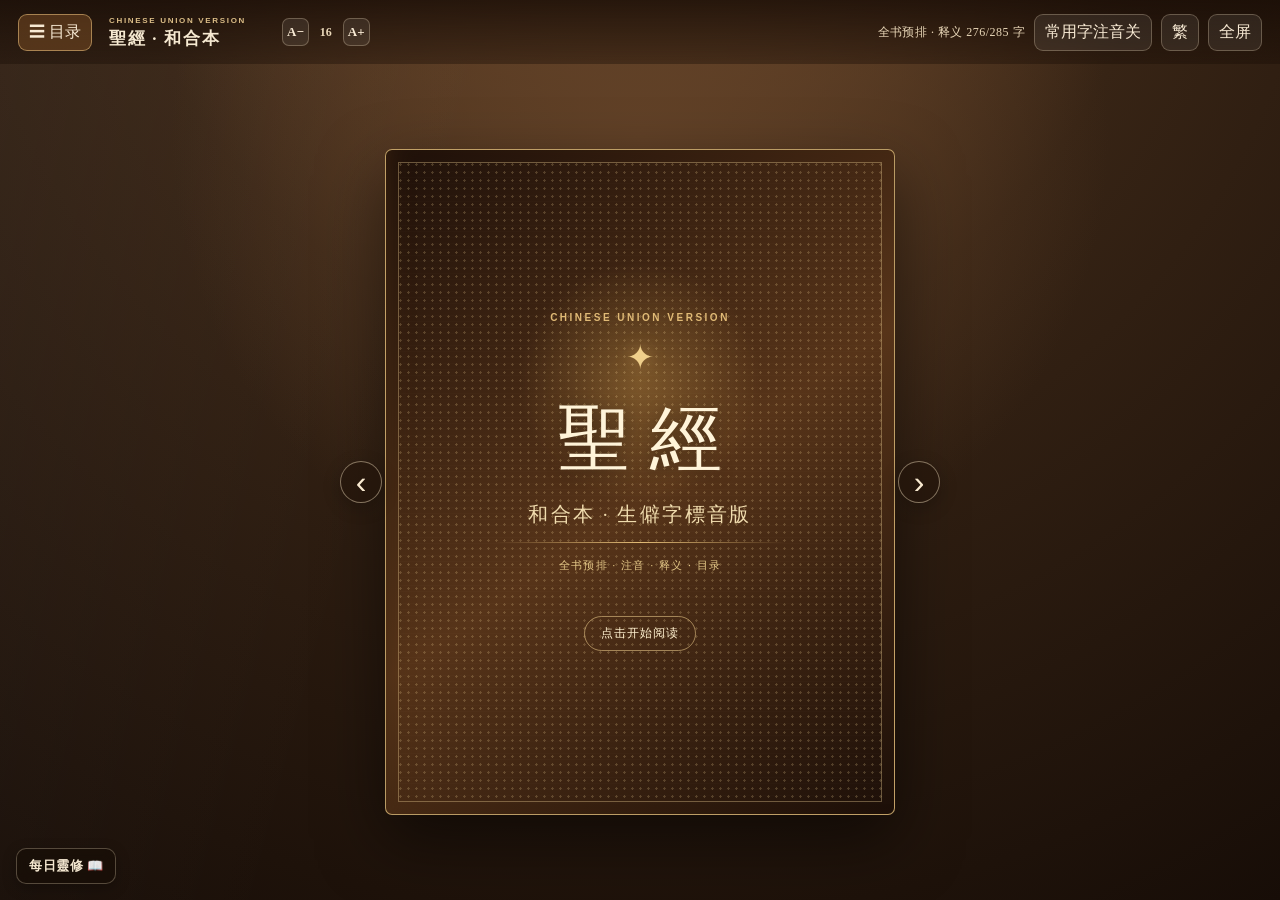
==== index.html @ 749df7b3 "Make the floating link a movable, translucent chip to the daily devotion The old fixed-position "利河伯" ====
<!doctype html>
<html lang="zh-Hant">
  <head>
    <meta charset="UTF-8" />
    <meta name="viewport" content="width=device-width, initial-scale=1.0" />
    <meta name="description" content="聖經和合本生僻字標音版：全书预排、注音、已识字记忆与快速目录定位。" />
    <title>聖經 · 和合本生僻字標音版</title>
    <script type="module" crossorigin src="./assets/index-anchor-stability.js"></script>
    <link rel="stylesheet" crossorigin href="./assets/index-GokbOFnL.css">
    <style>
      :root { --reader-fs: 16px; }
      .page-content { font-size: var(--reader-fs) !important; }
      @media (max-width: 759px) {
        .reader-stage { padding: 0; }
        .reader-book-shell, .reader-book-shell.single { width: 100%; }
        .reader-book-shell.single .book-spread { width: 100%; }
        .paper-page { height: calc(100vh - 58px); padding: 18px 20px 30px; }
        .page-side-control { display: none; }
      }
      #fs-ctrl { display: inline-flex; align-items: center; gap: 2px; margin-right: 4px; }
      #fs-ctrl button { min-width: 26px; height: 28px; padding: 0 4px; border: 1px solid #f4e1c047; border-radius: 7px; color: #f8ead4; background: #ffffff14; font: 700 13px 'Noto Serif CJK TC', serif; cursor: pointer; }
      #fs-ctrl button:hover { background: #e1b8773d; }
      #fs-ctrl span { display: grid; min-width: 30px; height: 28px; place-items: center; color: #e9d7b8; font: 600 12px/1 'Noto Serif CJK TC', serif; }
      /* 可拖动的每日灵修悬浮链接：半透明，不遮挡正文 */
      #devotion-link {
        position: fixed; left: 16px; bottom: 16px; z-index: 1000;
        display: inline-flex; align-items: center; gap: 5px;
        padding: 8px 12px; border: 1px solid rgba(244, 225, 192, .28);
        border-radius: 10px; color: #f4e7d0; cursor: grab;
        background: rgba(20, 12, 4, .45); backdrop-filter: blur(6px);
        font: 600 13px 'Noto Serif CJK TC', 'Songti TC', serif; letter-spacing: .04em;
        box-shadow: 0 4px 14px rgba(0, 0, 0, .25); user-select: none;
        -webkit-user-select: none; touch-action: none;
      }
      #devotion-link:active { cursor: grabbing; background: rgba(40, 25, 10, .6); }
    </style>
  </head>
  <body>
    <div id="root"></div>
    <div id="devotion-link" role="link" tabindex="0" aria-label="打开每日灵修">每日靈修 📖</div>
    <script>
    (function () {
      var KEY = 'bible-reader-fs-v1';
      var MIN = 13, MAX = 24;
      function apply(size) {
        document.documentElement.style.setProperty('--reader-fs', size + 'px');
        try { localStorage.setItem(KEY, String(size)); } catch (e) {}
        // 字号变化后让 React 重新测量分页
        window.dispatchEvent(new Event('resize'));
        setTimeout(function () { window.dispatchEvent(new Event('resize')); }, 60);
      }
      function mount() {
        if (document.querySelector('#fs-ctrl')) return true;
        var header = document.querySelector('.reader-header');
        var spacer = header && header.querySelector('.header-spacer');
        if (!spacer || !header) return false;
        var size = parseInt(localStorage.getItem(KEY) || '16', 10);
        if (isNaN(size)) size = 16;
        size = Math.max(MIN, Math.min(MAX, size));
        var ctrl = document.createElement('div');
        ctrl.id = 'fs-ctrl';
        ctrl.innerHTML = '<button type="button" data-d="-1" aria-label="减小字号">A−</button><span id="fs-val">' + size + '</span><button type="button" data-d="1" aria-label="增大字号">A+</button>';
        ctrl.addEventListener('click', function (e) {
          var btn = e.target.closest('button');
          if (!btn) return;
          var cur = parseInt(localStorage.getItem(KEY) || '16', 10);
          cur = Math.max(MIN, Math.min(MAX, cur + parseInt(btn.dataset.d, 10)));
          ctrl.querySelector('#fs-val').textContent = cur;
          apply(cur);
        });
        header.insertBefore(ctrl, spacer);
        apply(size);
        return true;
      }
      if (document.readyState === 'loading') {
        document.addEventListener('DOMContentLoaded', function () {
          if (!mount()) new MutationObserver(function () { if (mount()) this.disconnect(); }).observe(document.body, { childList: true, subtree: true });
        });
      } else {
        if (!mount()) new MutationObserver(function () { if (mount()) this.disconnect(); }).observe(document.body, { childList: true, subtree: true });
      }
    })();
    (function () {
      // 可拖动的「每日灵修」悬浮链接：按住拖动，松手判定为点击则跳转；位置持久化到 localStorage。
      var el = document.getElementById('devotion-link');
      var TARGET = 'https://jacksonyangrs.github.io/rehoboth-church-site/devotion/';
      var KEY = 'bible-devotion-link-pos-v1';
      var MOVE_THRESHOLD = 8; // px，超过视为拖动而非点击
      var startX = 0, startY = 0, startLeft = 0, startTop = 0, moved = false;

      try {
        var saved = JSON.parse(localStorage.getItem(KEY) || 'null');
        if (saved && typeof saved.left === 'number') {
          el.style.left = saved.left + 'px';
          el.style.top = saved.top + 'px';
          el.style.bottom = 'auto';
          el.style.right = 'auto';
        }
      } catch (e) {}

      function savePos() {
        try {
          localStorage.setItem(KEY, JSON.stringify({ left: parseInt(el.style.left, 10), top: parseInt(el.style.top, 10) }));
        } catch (e) {}
      }

      el.addEventListener('pointerdown', function (e) {
        moved = false;
        startX = e.clientX; startY = e.clientY;
        startLeft = el.getBoundingClientRect().left;
        startTop = el.getBoundingClientRect().top;
        el.setPointerCapture(e.pointerId);
      });
      el.addEventListener('pointermove', function (e) {
        if (!el.hasPointerCapture(e.pointerId)) return;
        var dx = e.clientX - startX, dy = e.clientY - startY;
        if (Math.abs(dx) > MOVE_THRESHOLD || Math.abs(dy) > MOVE_THRESHOLD) moved = true;
        var rect = el.getBoundingClientRect();
        var left = Math.min(Math.max(0, startLeft + dx), window.innerWidth - rect.width);
        var top = Math.min(Math.max(0, startTop + dy), window.innerHeight - rect.height);
        el.style.left = left + 'px';
        el.style.top = top + 'px';
        el.style.bottom = 'auto';
        el.style.right = 'auto';
      });
      el.addEventListener('pointerup', function () {
        if (moved) savePos();
      });
      el.addEventListener('click', function (e) {
        if (moved) { e.preventDefault(); e.stopPropagation(); moved = false; return; }
        window.location.href = TARGET;
      });
      el.addEventListener('keydown', function (e) {
        if (e.key === 'Enter' || e.key === ' ') window.location.href = TARGET;
      });
    })();
    </script>
  </body>
</html>
---- assets/index-GokbOFnL.css ----
:root{--ink:#29231d;--muted:#8c765a;--paper:#fbf5e8;--paper-deep:#eee0c4;--wine:#a12d28;--wood:#20140c;--gold:#d4b37a}*{box-sizing:border-box}html,body{min-height:100%}body{color:var(--ink);background:radial-gradient(circle at 50% -18%,#744e2e 0,#372415 42%,#170d07 100%);margin:0;font-family:Noto Serif CJK TC,Source Han Serif TC,Songti TC,STSong,SimSun,serif;overflow:hidden}button{font:inherit}.reader-shell{background:linear-gradient(105deg,#ffffff0a,#0000 34%),radial-gradient(circle at 50% 15%,#614127,#0000 47%);grid-template-rows:64px 1fr;height:100vh;min-height:100vh;display:grid}.reader-header{z-index:5;color:#f6e9d1;-webkit-backdrop-filter:blur(15px);backdrop-filter:blur(15px);background:linear-gradient(#190d06cf,#190d0661);align-items:center;gap:9px;padding:0 18px;display:flex;position:relative}.control{color:#f8ead4;cursor:pointer;white-space:nowrap;background:#ffffff14;border:1px solid #f4e1c047;border-radius:9px;min-height:34px;padding:7px 10px;transition:background .2s,transform .2s}.control:hover,.control.active{background:#e1b8773d;transform:translateY(-1px)}.primary-control{background:#a4662f5c;border-color:#e1b87799}.brand-lockup{flex-direction:column;min-width:164px;margin-left:8px;line-height:1.04;display:flex}.brand-lockup strong{letter-spacing:.1em;font-size:17px}.brand-kicker{color:#dbbd87;letter-spacing:.21em;margin-bottom:5px;font:600 8px/1 Arial,sans-serif}.header-spacer{flex:1}.layout-status{color:#e9d7b8;letter-spacing:.04em;font-size:12px}.layout-status.loading{color:#e4bc6f}.layout-status.fallback{color:#e4aca1}.reader-stage{perspective:2200px;place-items:center;min-width:0;min-height:0;padding:16px 4vw;display:grid;position:relative}.reader-book-shell{place-items:center;width:min(92vw,1130px);display:grid;position:relative}.reader-book-shell.single{width:min(92vw,600px)}.page-side-control{z-index:4;color:#f9ead1;cursor:pointer;background:#23140a99;border:1px solid #f4e1c075;border-radius:50%;width:42px;height:42px;padding:0;font:32px/1 Arial,sans-serif;transition:background .2s,transform .2s;position:absolute;top:50%;transform:translateY(-50%);box-shadow:0 5px 18px #00000038}.page-side-control:hover{background:#976638c7;transform:translateY(-50%)scale(1.06)}.page-side-control:focus-visible{outline-offset:3px;outline:2px solid #f5cf86}.previous-page-control{left:0}.next-page-control{right:0}.book-spread{filter:drop-shadow(0 25px 32px #00000080);width:min(82vw,980px);display:grid;position:relative}.book-spread.double{grid-template-columns:1fr 1fr}.book-spread.single{grid-template-columns:1fr;width:min(92vw,510px)}.book-spread.double:after{content:"";z-index:2;pointer-events:none;background:linear-gradient(90deg,#4f2e163b,#ffffff5c,#4f2e164d);width:2px;position:absolute;top:1px;bottom:1px;left:calc(50% - 1px);box-shadow:0 0 14px #2511076b}.paper-page{isolation:isolate;cursor:pointer;background:linear-gradient(100deg, var(--paper-deep), var(--paper) 6%, #fffaf0 74%, #ecddbf);height:clamp(480px,74vh,670px);transform-style:preserve-3d;border:1px solid #d4c19c;padding:clamp(22px,3.2vw,38px) clamp(23px,4vw,48px) 35px;position:relative;overflow:hidden}.paper-page:first-child{border-radius:7px 0 0 7px;box-shadow:inset -22px 0 28px -25px #462b13}.paper-page:last-child{border-radius:0 7px 7px 0;box-shadow:inset 21px 0 30px -26px #462b13}.single .paper-page{border-radius:7px}.paper-grain{z-index:-1;opacity:.33;background-image:repeating-linear-gradient(0deg,#0000 0 4px,#7b5b2a0d 5px),radial-gradient(circle at 15% 25%,#85532224 0 1px,#0000 1.3px);background-size:auto,7px 7px;position:absolute;inset:0}.cover-page{color:#f8ead2;cursor:pointer;text-align:center;border-color:#e4c27ec7;padding:0}.front-cover{background:radial-gradient(circle at 50% 35%,#ca9a4b61,#0000 24%),linear-gradient(145deg,#1e1009,#573419 52%,#1c0f08)}.back-cover{background:radial-gradient(circle at 50% 66%,#c8984c47,#0000 28%),linear-gradient(145deg,#25130a,#4a2c18 55%,#160b06)}.cover-grain{opacity:.78;background-image:repeating-linear-gradient(0deg,#0000 0 5px,#ffeabe09 6px),radial-gradient(circle at 18% 19%,#fadc9d45 0 1px,#0000 1.4px);background-size:auto,8px 8px;border:1px solid #edcf957a;position:absolute;inset:12px}.cover-content{z-index:1;flex-direction:column;justify-content:center;align-items:center;height:100%;padding:9%;display:flex;position:relative}.front-cover-content{gap:14px}.back-cover-content{gap:20px}.cover-kicker{color:#e0ba76;letter-spacing:.25em;font:600 10px/1 Arial,sans-serif}.cover-mark{color:#efcf8b;text-shadow:0 0 18px #f4ca7775;font-size:34px}.cover-content h1{color:#fff4d9;letter-spacing:.28em;text-indent:.28em;text-shadow:0 3px 16px #00000057;margin:0;font-size:clamp(47px,6vw,72px);font-weight:500}.cover-content p{color:#f0dcae;letter-spacing:.12em;margin:0;font-size:clamp(15px,1.55vw,20px)}.cover-content small{color:#e3c787;letter-spacing:.12em;font:11px/1.5 Arial,sans-serif}.cover-content b{color:#fff1d0;letter-spacing:.08em;border:1px solid #f1d08f8c;border-radius:999px;margin-top:28px;padding:8px 16px;font-size:12px;font-weight:400}.cover-rule{background:linear-gradient(90deg,#0000,#e2bb76,#0000);width:min(74%,290px);height:1px}.back-cover-content p{max-width:260px;font-size:clamp(19px,2vw,27px);line-height:1.7}.back-cover-content .cover-mark{margin-top:30px}.page-content{height:100%;cursor:inherit;overflow:hidden}.book-title{text-align:center;letter-spacing:.28em;color:#4c351e;border-bottom:2px solid #cdb687;margin:12px 0 24px;padding-bottom:17px;font-size:clamp(28px,3vw,38px);font-weight:500}.chapter-title{text-align:center;letter-spacing:.22em;color:#826139;margin:3px 0 17px;font-size:18px}.verse{text-align:justify;letter-spacing:.026em;margin:0 0 11px;font-size:clamp(15px,1.55vw,18px);line-height:2.18}.verse.continued{text-indent:1em}.verse sup{vertical-align:super;color:#a18558;margin-right:5px;font:600 10px/1 Arial,sans-serif}.annotated-char{cursor:pointer;ruby-position:over;border-radius:3px;transition:background .18s}.annotated-char:hover{background:#a22c261f}.annotated-char rt{color:var(--wine);letter-spacing:0;-webkit-user-select:none;user-select:none;font-family:Noto Sans CJK TC,Noto Sans TC,Arial,sans-serif;font-size:clamp(13px,1.15vw,15px);font-weight:600;line-height:1}.paper-footer{text-align:center;color:#ab9165;font:11px Arial,sans-serif;position:absolute;inset:auto 0 12px}.empty-page{background:linear-gradient(105deg,#ebdabb,#f7efd9)}.turn-next{animation:.43s cubic-bezier(.16,.75,.29,1) turnNext}.turn-prev{animation:.43s cubic-bezier(.16,.75,.29,1) turnPrev}@keyframes turnNext{0%{opacity:.1;transform:rotateY(-13deg)translate(15px)}to{opacity:1;transform:rotateY(0)translate(0)}}@keyframes turnPrev{0%{opacity:.1;transform:rotateY(13deg)translate(-15px)}to{opacity:1;transform:rotateY(0)translate(0)}}.character-tip{z-index:30;color:#f9ecd3;pointer-events:none;background:#29180bf2;border:1px solid #e7c38557;border-radius:9px;flex-wrap:wrap;align-items:baseline;gap:5px 8px;max-width:232px;padding:9px 12px;animation:.18s ease-out tipIn;display:flex;position:fixed;box-shadow:0 10px 30px #00000061}.character-tip b{color:#f7d79b;font-size:22px}.character-tip span{color:#eab56f;font:12px Arial,sans-serif}.character-tip em{color:#eadfcf;font-size:12px;font-style:normal;line-height:1.4}.character-tip small{color:#c5a77a;letter-spacing:.04em;width:100%;font:10px Arial,sans-serif}@keyframes tipIn{0%{opacity:0;transform:translateY(4px)}to{opacity:1;transform:translateY(0)}}.toc-layer{z-index:20;position:fixed;inset:0}.toc-mask{-webkit-backdrop-filter:blur(2px);backdrop-filter:blur(2px);background:#100803a1;border:0;width:100%;position:absolute;inset:0}.toc-panel{background:#f9f1df;width:min(89vw,400px);animation:.25s ease-out drawerIn;position:absolute;top:0;bottom:0;left:0;overflow:hidden;box-shadow:9px 0 38px #00000070}@keyframes drawerIn{0%{transform:translate(-100%)}to{transform:translate(0)}}.toc-heading{color:#f7e9cd;background:linear-gradient(135deg,#3d2412,#6d4224);justify-content:space-between;align-items:center;min-height:109px;padding:22px 23px 18px;display:flex}.toc-heading small{color:#d9b878;letter-spacing:.17em;font:600 9px Arial,sans-serif}.toc-heading h2{letter-spacing:.14em;margin:5px 0 0;font-size:22px;font-weight:500}.toc-heading button{color:#f9e7c7;cursor:pointer;background:0 0;border:0;font-size:31px}.toc-scroll{height:calc(100% - 109px);padding:14px 0 35px;overflow:auto}.testament h3{color:#9a7750;letter-spacing:.25em;margin:11px 23px 6px;font:600 11px Arial,sans-serif}.toc-book{border-bottom:1px solid #eadfc8}.toc-book-button{color:#3f2d1b;cursor:pointer;text-align:left;background:0 0;border:0;justify-content:space-between;align-items:center;width:100%;padding:13px 23px;display:flex}.toc-book-button:hover{background:#f0e2c8}.toc-book-button span{align-items:baseline;gap:10px;font-size:16px;display:flex}.toc-book-button i{color:#a78757;font:11px Arial,sans-serif}.toc-book-button b{color:#a18050;font:400 20px Arial,sans-serif}.chapter-grid{background:#f3e8d2;grid-template-columns:repeat(6,1fr);gap:7px;padding:2px 22px 15px;display:grid}.chapter-grid button{color:#6e4c2a;cursor:pointer;background:#fffaf0;border:1px solid #dac8a5;border-radius:5px;height:31px}.chapter-grid button:hover{color:#fff;background:#9d4c32;border-color:#9d4c32}@media (width<=759px){.reader-shell{grid-template-rows:58px 1fr}.reader-header{gap:6px;padding:0 10px}.brand-lockup{min-width:0;margin-left:1px}.brand-lockup strong{font-size:15px}.brand-kicker,.layout-status,.desktop-only{display:none}.control{min-height:32px;padding:6px 8px;font-size:12px}.primary-control span,.fullscreen-control{display:none}.reader-stage{padding:8px 0}.reader-book-shell,.reader-book-shell.single{width:100%}.reader-book-shell.single .book-spread{width:calc(100% - 72px)}.page-side-control{width:32px;height:32px;font-size:25px}.previous-page-control{left:2px}.next-page-control{right:2px}.paper-page{height:min(76vh,650px);padding:21px 23px 32px}.cover-page{padding:0}.cover-content h1{font-size:52px}.cover-content p{font-size:16px}.book-title{margin-top:9px;font-size:29px}.chapter-title{margin-bottom:14px}.verse{margin-bottom:9px;font-size:16px;line-height:2.22}.annotated-char rt{font-size:13px}.toc-panel{width:min(92vw,380px)}.character-tip{max-width:210px}.empty-page{display:none}}@media (prefers-reduced-motion:reduce){*,:before,:after{scroll-behavior:auto!important;transition-duration:.01ms!important;animation-duration:.01ms!important;animation-iteration-count:1!important}}
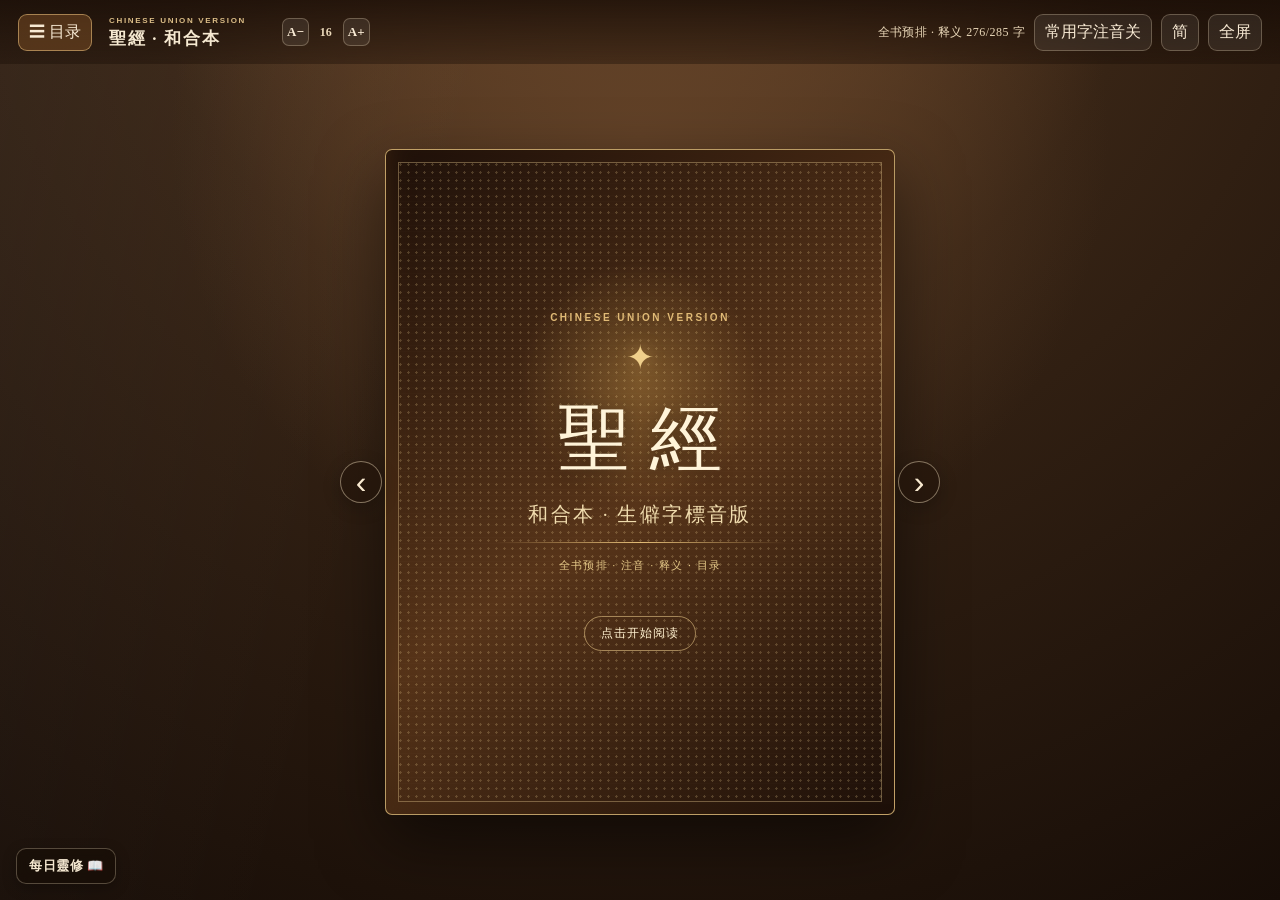
==== commit 563645a8: "支持 URL 参数 ?ref= 定位金句出处（自动跳到对应书卷章节） 灵修页「今日金句」链接打开阅读器并自动定位到出处章节： - 解析 ?ref=（如「罗马书六章廿三节」「创世记一章廿六至廿七节」） " ====
--- a/index.html
+++ b/index.html
@@ -134,6 +134,66 @@
         if (e.key === 'Enter' || e.key === ' ') window.location.href = TARGET;
       });
     })();
+    (function () {
+      // 66 卷书卷名映射：繁体 -> 简体（顺序即书目顺序）
+      var BOOKS = {"創世記":"创世记","出埃及記":"出埃及记","利未記":"利未记","民數記":"民数记","申命記":"申命记","約書亞記":"约书亚记","士師記":"士师记","路得記":"路得记","撒母耳記上":"撒母耳记上","撒母耳記下":"撒母耳记下","列王紀上":"列王纪上","列王紀下":"列王纪下","歷代志上":"历代志上","歷代志下":"历代志下","以斯拉記":"以斯拉记","尼希米記":"尼希米记","以斯帖記":"以斯帖记","約伯記":"约伯记","詩篇":"诗篇","箴言":"箴言","傳道書":"传道书","雅歌":"雅歌","以賽亞書":"以赛亚书","耶利米書":"耶利米书","耶利米哀歌":"耶利米哀歌","以西結書":"以西结书","但以理書":"但以理书","何西阿書":"何西阿书","約珥書":"约珥书","阿摩司書":"阿摩司书","俄巴底亞書":"俄巴底亚书","約拿書":"约拿书","彌迦書":"弥迦书","那鴻書":"那鸿书","哈巴谷書":"哈巴谷书","西番雅書":"西番雅书","哈該書":"哈该书","撒迦利亞書":"撒迦利亚书","瑪拉基書":"玛拉基书","馬太福音":"马太福音","馬可福音":"马可福音","路加福音":"路加福音","約翰福音":"约翰福音","使徒行傳":"使徒行传","羅馬書":"罗马书","哥林多前書":"哥林多前书","哥林多後書":"哥林多后书","加拉太書":"加拉太书","以弗所書":"以弗所书","腓立比書":"腓立比书","歌羅西書":"歌罗西书","帖撒羅尼迦前書":"帖撒罗尼迦前书","帖撒羅尼迦後書":"帖撒罗尼迦后书","提摩太前書":"提摩太前书","提摩太後書":"提摩太后书","提多書":"提多书","腓利門書":"腓利门书","希伯來書":"希伯来书","雅各書":"雅各书","彼得前書":"彼得前书","彼得後書":"彼得后书","約翰一書":"约翰一书","約翰二書":"约翰二书","約翰三書":"约翰三书","猶大書":"犹大书","啟示錄":"启示录"};
+      var D = {一:1,二:2,三:3,四:4,五:5,六:6,七:7,八:8,九:9,十:10,廿:20,卅:30};
+      function cnToNum(s) {
+        if (!s) return 0;
+        if (/^[十廿卅]$/.test(s)) return D[s];
+        var m = s.match(/^([一二三四五六七八九])?([十廿卅])([一二三四五六七八九])?$/);
+        if (m) return (m[1] ? D[m[1]] : 1) * D[m[2]] + (m[3] ? D[m[3]] : 0);
+        if (s.length === 1) return D[s] || 0;
+        return 0;
+      }
+      function parseRef() {
+        var params = new URLSearchParams(location.search);
+        var ref = params.get('ref') || params.get('reference') || '';
+        if (!ref) return null;
+        var names = Object.keys(BOOKS), idx = -1;
+        for (var i = 0; i < names.length; i++) {
+          if (ref.indexOf(BOOKS[names[i]]) === 0 || ref.indexOf(names[i]) === 0) { idx = i; break; }
+        }
+        if (idx < 0) return null;
+        var bookName = ref.indexOf(BOOKS[names[idx]]) === 0 ? BOOKS[names[idx]] : names[idx];
+        var rest = ref.slice(bookName.length);
+        var m = rest.match(/([一二三四五六七八九十廿卅]+)章/);
+        if (!m) return null;
+        var chapter = cnToNum(m[1]);
+        if (!chapter) return null;
+        return { book: idx, chapter: chapter - 1 };
+      }
+      function jump(target) {
+        if (!target) return;
+        var step = 0, tries = 0;
+        var timer = setInterval(function () {
+          tries++;
+          if (tries > 120) { clearInterval(timer); return; }
+          if (step === 0) {
+            var bookBtns = document.querySelectorAll('.toc-book-button');
+            if (bookBtns.length === 0) {
+              var tocBtn = document.querySelector('button.control.primary-control');
+              if (tocBtn) tocBtn.click();
+              return;
+            }
+            var b = bookBtns[target.book];
+            if (b) { b.click(); step = 1; }
+          } else if (step === 1) {
+            var grid = document.querySelector('.chapter-grid');
+            if (!grid) return;
+            var btns = grid.querySelectorAll('button');
+            if (btns.length > target.chapter) {
+              btns[target.chapter].click();
+              step = 2;
+              clearInterval(timer);
+            } else { clearInterval(timer); }
+          }
+        }, 200);
+      }
+      function start() { jump(parseRef()); }
+      if (document.readyState === 'loading') document.addEventListener('DOMContentLoaded', start);
+      else start();
+    })();
     </script>
   </body>
 </html>
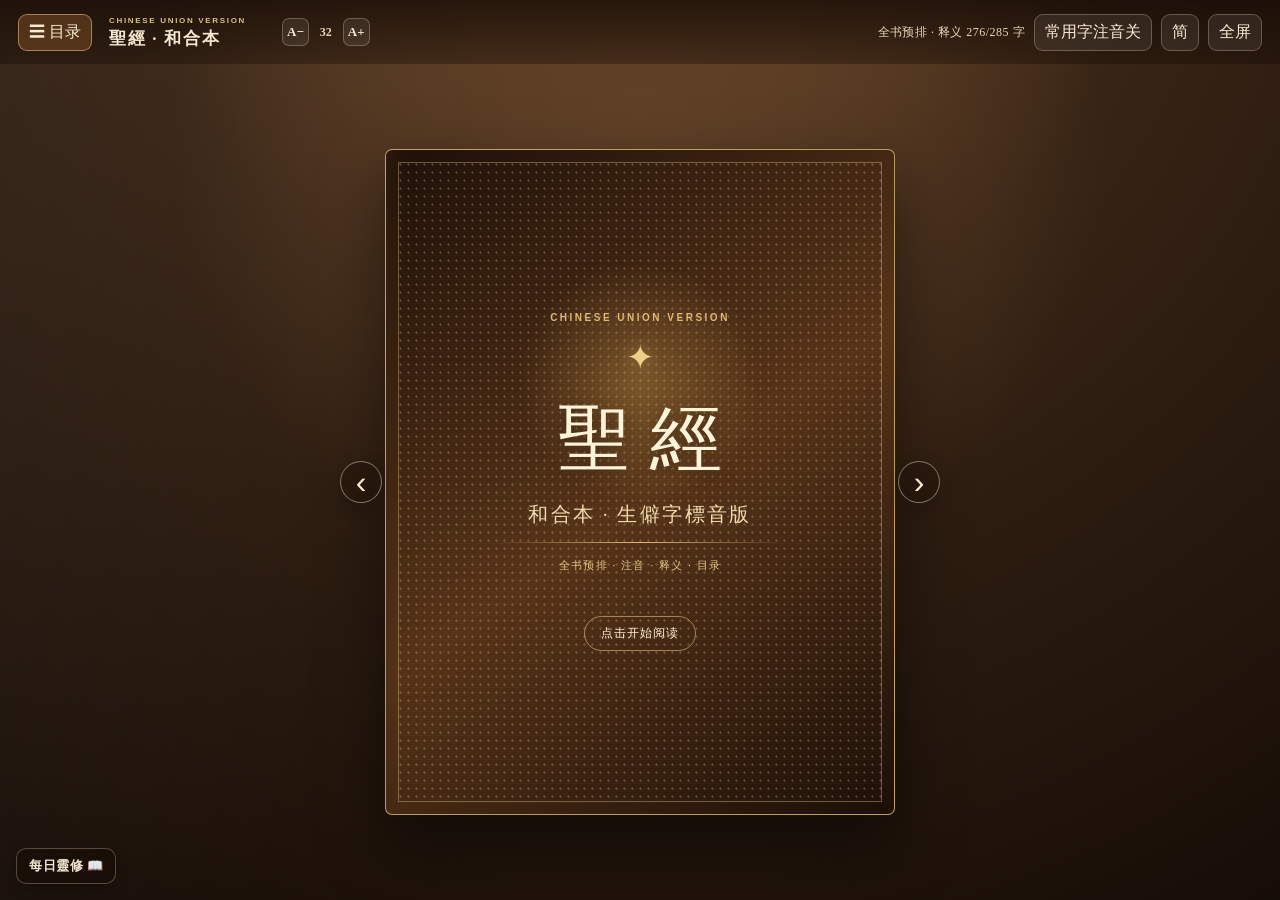
==== commit 02885e4c: "默认字号大一倍（16→32px）+ 调整范围 - 存储键升 v2 强制所有用户用新默认 - 默认字号 16→32px（大一倍） - 范围 MIN 13→24 / MAX 24→44 - 验证：--re" ====
--- a/index.html
+++ b/index.html
@@ -33,6 +33,8 @@
         -webkit-user-select: none; touch-action: none;
       }
       #devotion-link:active { cursor: grabbing; background: rgba(40, 25, 10, .6); }
+      /* 金句定位高亮 */
+      .verse-target { background: rgba(233, 200, 120, .3) !important; border-radius: 5px; box-shadow: inset 0 0 0 1.5px rgba(182, 135, 60, .55); }
     </style>
   </head>
   <body>
@@ -40,8 +42,8 @@
     <div id="devotion-link" role="link" tabindex="0" aria-label="打开每日灵修">每日靈修 📖</div>
     <script>
     (function () {
-      var KEY = 'bible-reader-fs-v1';
-      var MIN = 13, MAX = 24;
+      var KEY = 'bible-reader-fs-v2'; // v2：默认字号提升为原一倍（16→32），旧 v1 值失效
+      var MIN = 24, MAX = 44;
       function apply(size) {
         document.documentElement.style.setProperty('--reader-fs', size + 'px');
         try { localStorage.setItem(KEY, String(size)); } catch (e) {}
@@ -54,8 +56,8 @@
         var header = document.querySelector('.reader-header');
         var spacer = header && header.querySelector('.header-spacer');
         if (!spacer || !header) return false;
-        var size = parseInt(localStorage.getItem(KEY) || '16', 10);
-        if (isNaN(size)) size = 16;
+        var size = parseInt(localStorage.getItem(KEY) || '32', 10);
+        if (isNaN(size)) size = 32;
         size = Math.max(MIN, Math.min(MAX, size));
         var ctrl = document.createElement('div');
         ctrl.id = 'fs-ctrl';
@@ -63,7 +65,7 @@
         ctrl.addEventListener('click', function (e) {
           var btn = e.target.closest('button');
           if (!btn) return;
-          var cur = parseInt(localStorage.getItem(KEY) || '16', 10);
+          var cur = parseInt(localStorage.getItem(KEY) || '32', 10);
           cur = Math.max(MIN, Math.min(MAX, cur + parseInt(btn.dataset.d, 10)));
           ctrl.querySelector('#fs-val').textContent = cur;
           apply(cur);
@@ -157,18 +159,29 @@
         if (idx < 0) return null;
         var bookName = ref.indexOf(BOOKS[names[idx]]) === 0 ? BOOKS[names[idx]] : names[idx];
         var rest = ref.slice(bookName.length);
-        var m = rest.match(/([一二三四五六七八九十廿卅]+)章/);
-        if (!m) return null;
-        var chapter = cnToNum(m[1]);
+        var ch = rest.match(/([一二三四五六七八九十廿卅]+)章/);
+        if (!ch) return null;
+        var chapter = cnToNum(ch[1]);
         if (!chapter) return null;
-        return { book: idx, chapter: chapter - 1 };
+        // 节号（可选）：取"X节"或"X至Y节"中的起始节
+        var vs = rest.match(/([一二三四五六七八九十廿卅]+)(?:至[一二三四五六七八九十廿卅]+)?节/);
+        var verse = vs ? cnToNum(vs[1]) : 0;
+        return { book: idx, chapter: chapter - 1, verse: verse > 0 ? verse - 1 : 0 };
+      }
+      function findVerse(v) {
+        var verses = document.querySelectorAll('.paper-page .verse');
+        for (var i = 0; i < verses.length; i++) {
+          var sup = verses[i].querySelector('sup');
+          if (sup && parseInt(sup.textContent, 10) === v + 1) return verses[i];
+        }
+        return null;
       }
       function jump(target) {
         if (!target) return;
-        var step = 0, tries = 0;
+        var step = 0, tries = 0, searchTries = 0;
         var timer = setInterval(function () {
           tries++;
-          if (tries > 120) { clearInterval(timer); return; }
+          if (tries > 150) { clearInterval(timer); return; }
           if (step === 0) {
             var bookBtns = document.querySelectorAll('.toc-book-button');
             if (bookBtns.length === 0) {
@@ -185,10 +198,24 @@
             if (btns.length > target.chapter) {
               btns[target.chapter].click();
               step = 2;
+              searchTries = 0;
+            } else { clearInterval(timer); }
+          } else if (step === 2) {
+            // 在当前页找目标节；找不到则翻下一页（最多 80 页）
+            var found = findVerse(target.verse);
+            if (found) {
+              found.classList.add('verse-target');
+              try { found.scrollIntoView({ block: 'center', behavior: 'smooth' }); } catch (e) { found.scrollIntoView(); }
               clearInterval(timer);
-            } else { clearInterval(timer); }
+              return;
+            }
+            searchTries++;
+            if (searchTries > 80) { clearInterval(timer); return; }
+            var nextBtn = document.querySelector('.page-side-control.next-page-control');
+            if (nextBtn) nextBtn.click();
+            else clearInterval(timer);
           }
-        }, 200);
+        }, 250);
       }
       function start() { jump(parseRef()); }
       if (document.readyState === 'loading') document.addEventListener('DOMContentLoaded', start);
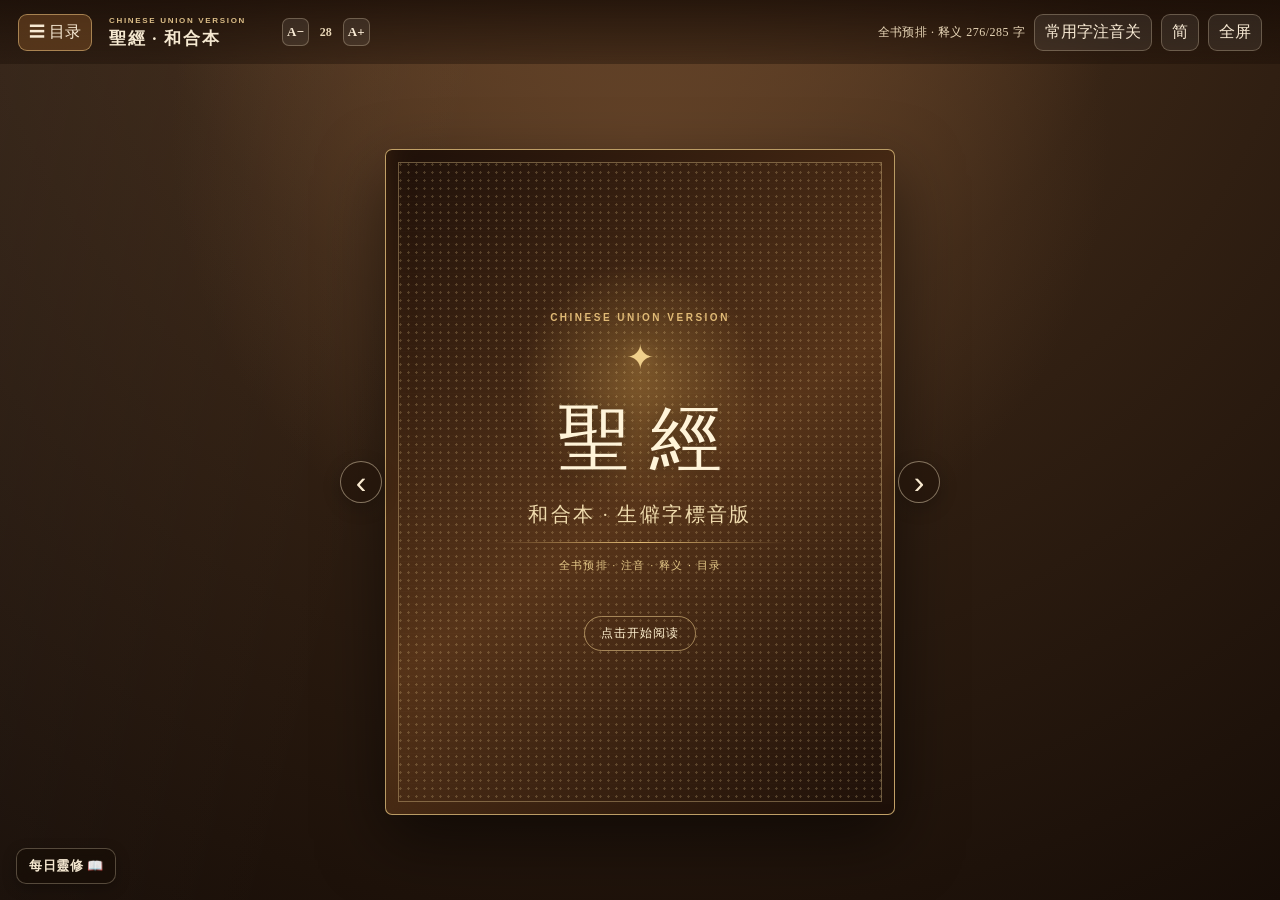
==== commit eb0cadb3: "默认字号设为 28px（存储键 v4）" ====
--- a/index.html
+++ b/index.html
@@ -35,6 +35,8 @@
       #devotion-link:active { cursor: grabbing; background: rgba(40, 25, 10, .6); }
       /* 金句定位高亮 */
       .verse-target { background: rgba(233, 200, 120, .3) !important; border-radius: 5px; box-shadow: inset 0 0 0 1.5px rgba(182, 135, 60, .55); }
+      /* 正文跟随字号调节：覆盖 bundle 中 .verse 的固定 font-size */
+      .verse { font-size: var(--reader-fs) !important; line-height: 2.0; }
     </style>
   </head>
   <body>
@@ -42,8 +44,8 @@
     <div id="devotion-link" role="link" tabindex="0" aria-label="打开每日灵修">每日靈修 📖</div>
     <script>
     (function () {
-      var KEY = 'bible-reader-fs-v2'; // v2：默认字号提升为原一倍（16→32），旧 v1 值失效
-      var MIN = 24, MAX = 44;
+      var KEY = 'bible-reader-fs-v4'; // v4：默认字号 28px
+      var MIN = 16, MAX = 36;
       function apply(size) {
         document.documentElement.style.setProperty('--reader-fs', size + 'px');
         try { localStorage.setItem(KEY, String(size)); } catch (e) {}
@@ -56,8 +58,8 @@
         var header = document.querySelector('.reader-header');
         var spacer = header && header.querySelector('.header-spacer');
         if (!spacer || !header) return false;
-        var size = parseInt(localStorage.getItem(KEY) || '32', 10);
-        if (isNaN(size)) size = 32;
+        var size = parseInt(localStorage.getItem(KEY) || '28', 10);
+        if (isNaN(size)) size = 28;
         size = Math.max(MIN, Math.min(MAX, size));
         var ctrl = document.createElement('div');
         ctrl.id = 'fs-ctrl';
@@ -65,7 +67,7 @@
         ctrl.addEventListener('click', function (e) {
           var btn = e.target.closest('button');
           if (!btn) return;
-          var cur = parseInt(localStorage.getItem(KEY) || '32', 10);
+          var cur = parseInt(localStorage.getItem(KEY) || '28', 10);
           cur = Math.max(MIN, Math.min(MAX, cur + parseInt(btn.dataset.d, 10)));
           ctrl.querySelector('#fs-val').textContent = cur;
           apply(cur);
@@ -139,14 +141,18 @@
     (function () {
       // 66 卷书卷名映射：繁体 -> 简体（顺序即书目顺序）
       var BOOKS = {"創世記":"创世记","出埃及記":"出埃及记","利未記":"利未记","民數記":"民数记","申命記":"申命记","約書亞記":"约书亚记","士師記":"士师记","路得記":"路得记","撒母耳記上":"撒母耳记上","撒母耳記下":"撒母耳记下","列王紀上":"列王纪上","列王紀下":"列王纪下","歷代志上":"历代志上","歷代志下":"历代志下","以斯拉記":"以斯拉记","尼希米記":"尼希米记","以斯帖記":"以斯帖记","約伯記":"约伯记","詩篇":"诗篇","箴言":"箴言","傳道書":"传道书","雅歌":"雅歌","以賽亞書":"以赛亚书","耶利米書":"耶利米书","耶利米哀歌":"耶利米哀歌","以西結書":"以西结书","但以理書":"但以理书","何西阿書":"何西阿书","約珥書":"约珥书","阿摩司書":"阿摩司书","俄巴底亞書":"俄巴底亚书","約拿書":"约拿书","彌迦書":"弥迦书","那鴻書":"那鸿书","哈巴谷書":"哈巴谷书","西番雅書":"西番雅书","哈該書":"哈该书","撒迦利亞書":"撒迦利亚书","瑪拉基書":"玛拉基书","馬太福音":"马太福音","馬可福音":"马可福音","路加福音":"路加福音","約翰福音":"约翰福音","使徒行傳":"使徒行传","羅馬書":"罗马书","哥林多前書":"哥林多前书","哥林多後書":"哥林多后书","加拉太書":"加拉太书","以弗所書":"以弗所书","腓立比書":"腓立比书","歌羅西書":"歌罗西书","帖撒羅尼迦前書":"帖撒罗尼迦前书","帖撒羅尼迦後書":"帖撒罗尼迦后书","提摩太前書":"提摩太前书","提摩太後書":"提摩太后书","提多書":"提多书","腓利門書":"腓利门书","希伯來書":"希伯来书","雅各書":"雅各书","彼得前書":"彼得前书","彼得後書":"彼得后书","約翰一書":"约翰一书","約翰二書":"约翰二书","約翰三書":"约翰三书","猶大書":"犹大书","啟示錄":"启示录"};
-      var D = {一:1,二:2,三:3,四:4,五:5,六:6,七:7,八:8,九:9,十:10,廿:20,卅:30};
+      var D = {一:1,二:2,三:3,四:4,五:5,六:6,七:7,八:8,九:9,十:10,廿:20,卅:30,零:0};
       function cnToNum(s) {
         if (!s) return 0;
-        if (/^[十廿卅]$/.test(s)) return D[s];
+        if (/^[十廿卅零]$/.test(s)) return D[s];
         var m = s.match(/^([一二三四五六七八九])?([十廿卅])([一二三四五六七八九])?$/);
         if (m) return (m[1] ? D[m[1]] : 1) * D[m[2]] + (m[3] ? D[m[3]] : 0);
-        if (s.length === 1) return D[s] || 0;
-        return 0;
+        var total = 0;
+        for (var i = 0; i < s.length; i++) {
+          if (s[i] === '零') { total *= 10; continue; }
+          total = total * 10 + (D[s[i]] || 0);
+        }
+        return total || 0;
       }
       function parseRef() {
         var params = new URLSearchParams(location.search);
@@ -159,12 +165,12 @@
         if (idx < 0) return null;
         var bookName = ref.indexOf(BOOKS[names[idx]]) === 0 ? BOOKS[names[idx]] : names[idx];
         var rest = ref.slice(bookName.length);
-        var ch = rest.match(/([一二三四五六七八九十廿卅]+)章/);
+        var ch = rest.match(/([一二三四五六七八九十廿卅零]+)章/);
         if (!ch) return null;
         var chapter = cnToNum(ch[1]);
         if (!chapter) return null;
         // 节号（可选）：取"X节"或"X至Y节"中的起始节
-        var vs = rest.match(/([一二三四五六七八九十廿卅]+)(?:至[一二三四五六七八九十廿卅]+)?节/);
+        var vs = rest.match(/([一二三四五六七八九十廿卅零]+)(?:至[一二三四五六七八九十廿卅零]+)?节/);
         var verse = vs ? cnToNum(vs[1]) : 0;
         return { book: idx, chapter: chapter - 1, verse: verse > 0 ? verse - 1 : 0 };
       }
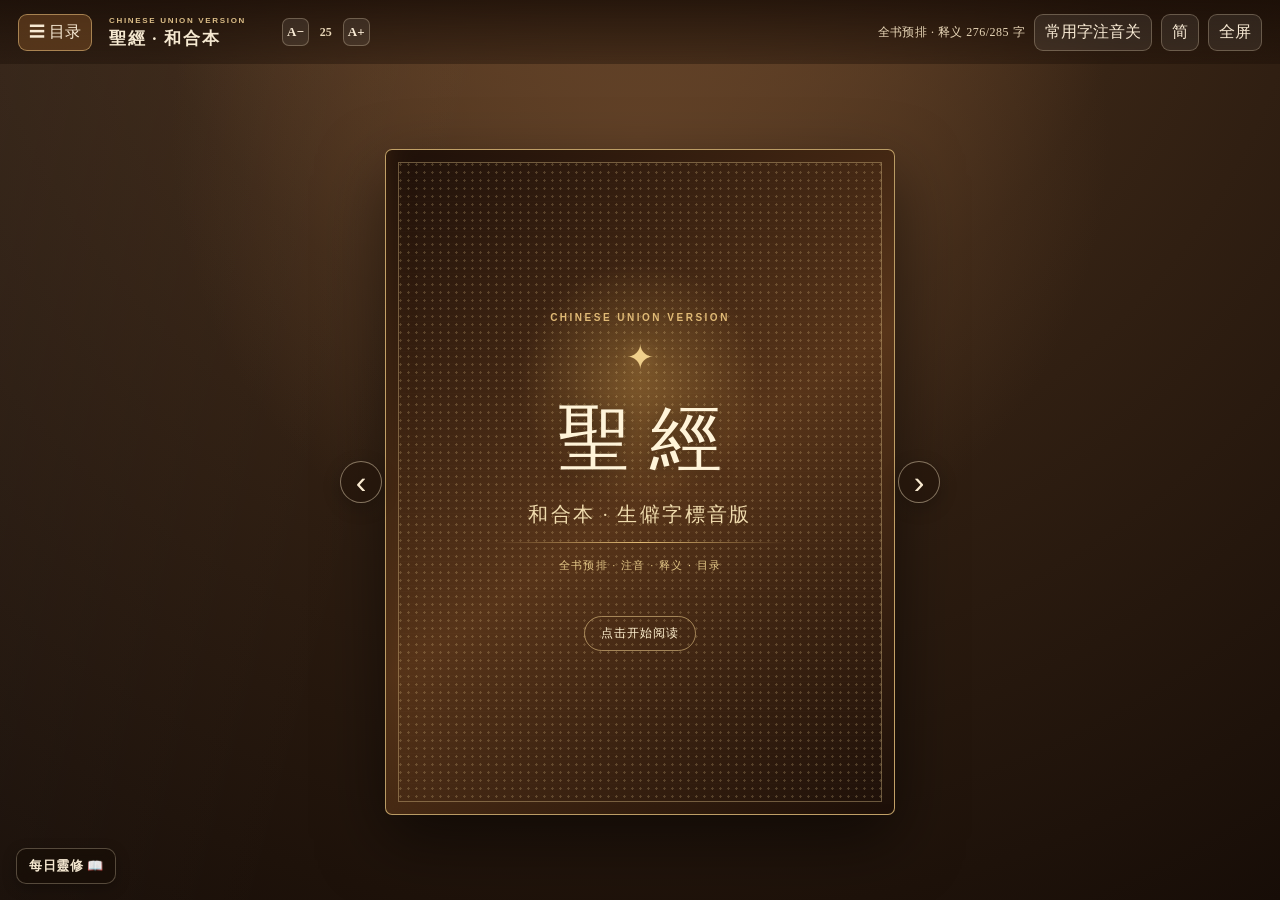
==== commit 4683cf21: "默认字号设为 25px（存储键 v5）" ====
--- a/index.html
+++ b/index.html
@@ -44,7 +44,7 @@
     <div id="devotion-link" role="link" tabindex="0" aria-label="打开每日灵修">每日靈修 📖</div>
     <script>
     (function () {
-      var KEY = 'bible-reader-fs-v4'; // v4：默认字号 28px
+      var KEY = 'bible-reader-fs-v5'; // v5：默认字号 25px
       var MIN = 16, MAX = 36;
       function apply(size) {
         document.documentElement.style.setProperty('--reader-fs', size + 'px');
@@ -58,8 +58,8 @@
         var header = document.querySelector('.reader-header');
         var spacer = header && header.querySelector('.header-spacer');
         if (!spacer || !header) return false;
-        var size = parseInt(localStorage.getItem(KEY) || '28', 10);
-        if (isNaN(size)) size = 28;
+        var size = parseInt(localStorage.getItem(KEY) || '25', 10);
+        if (isNaN(size)) size = 25;
         size = Math.max(MIN, Math.min(MAX, size));
         var ctrl = document.createElement('div');
         ctrl.id = 'fs-ctrl';
@@ -67,7 +67,7 @@
         ctrl.addEventListener('click', function (e) {
           var btn = e.target.closest('button');
           if (!btn) return;
-          var cur = parseInt(localStorage.getItem(KEY) || '28', 10);
+          var cur = parseInt(localStorage.getItem(KEY) || '25', 10);
           cur = Math.max(MIN, Math.min(MAX, cur + parseInt(btn.dataset.d, 10)));
           ctrl.querySelector('#fs-val').textContent = cur;
           apply(cur);
